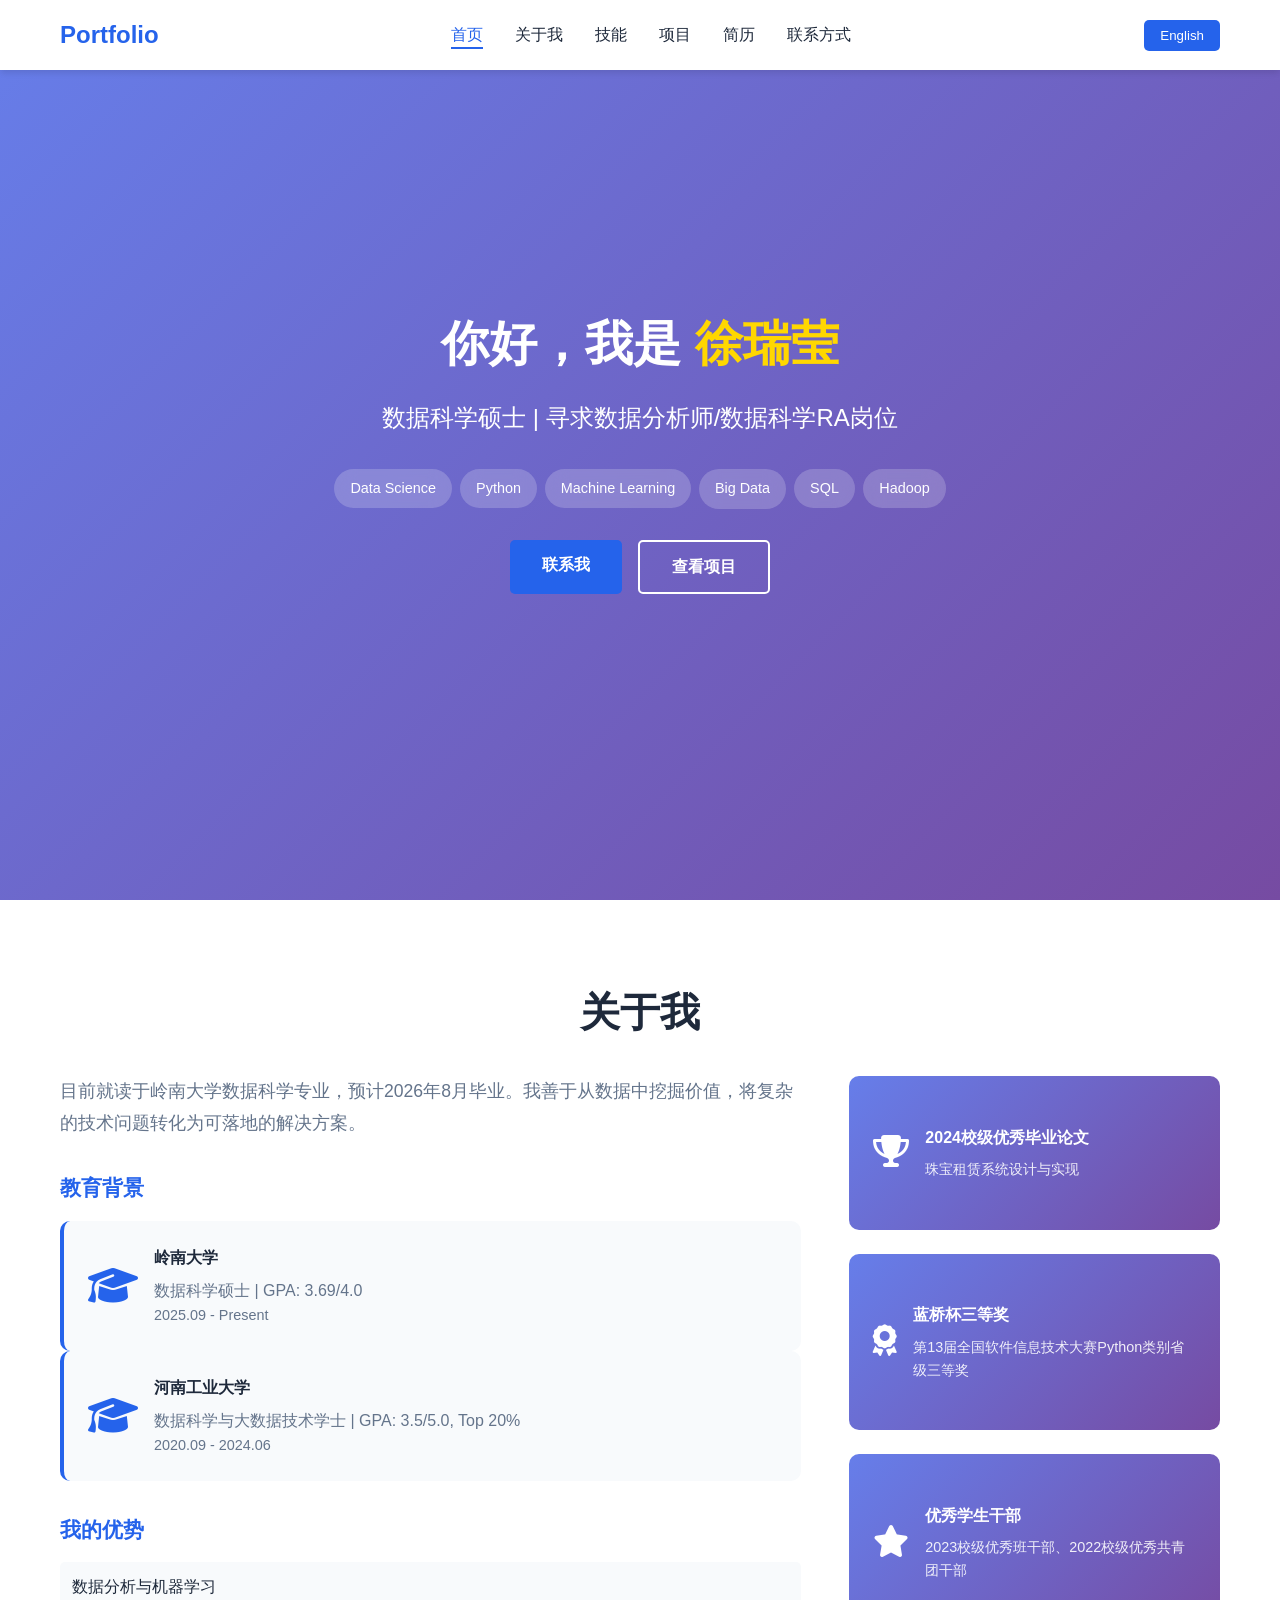
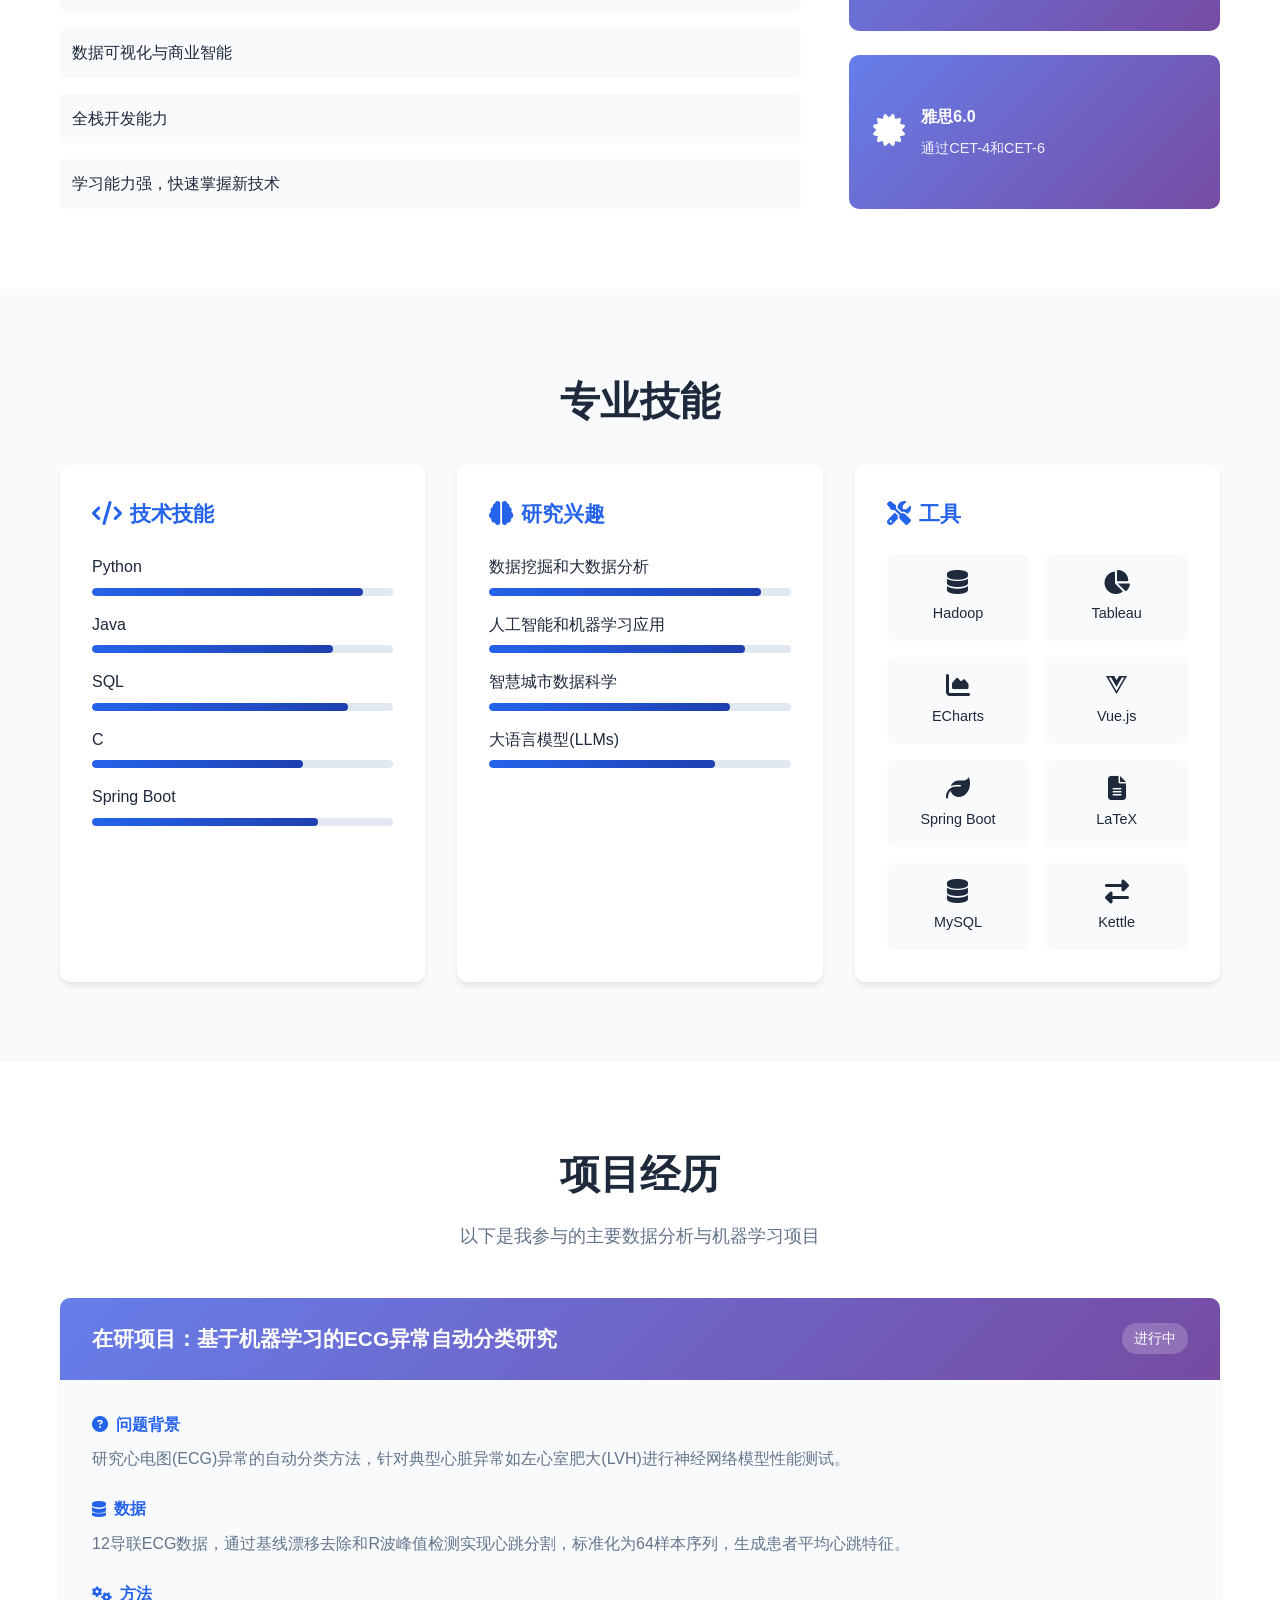
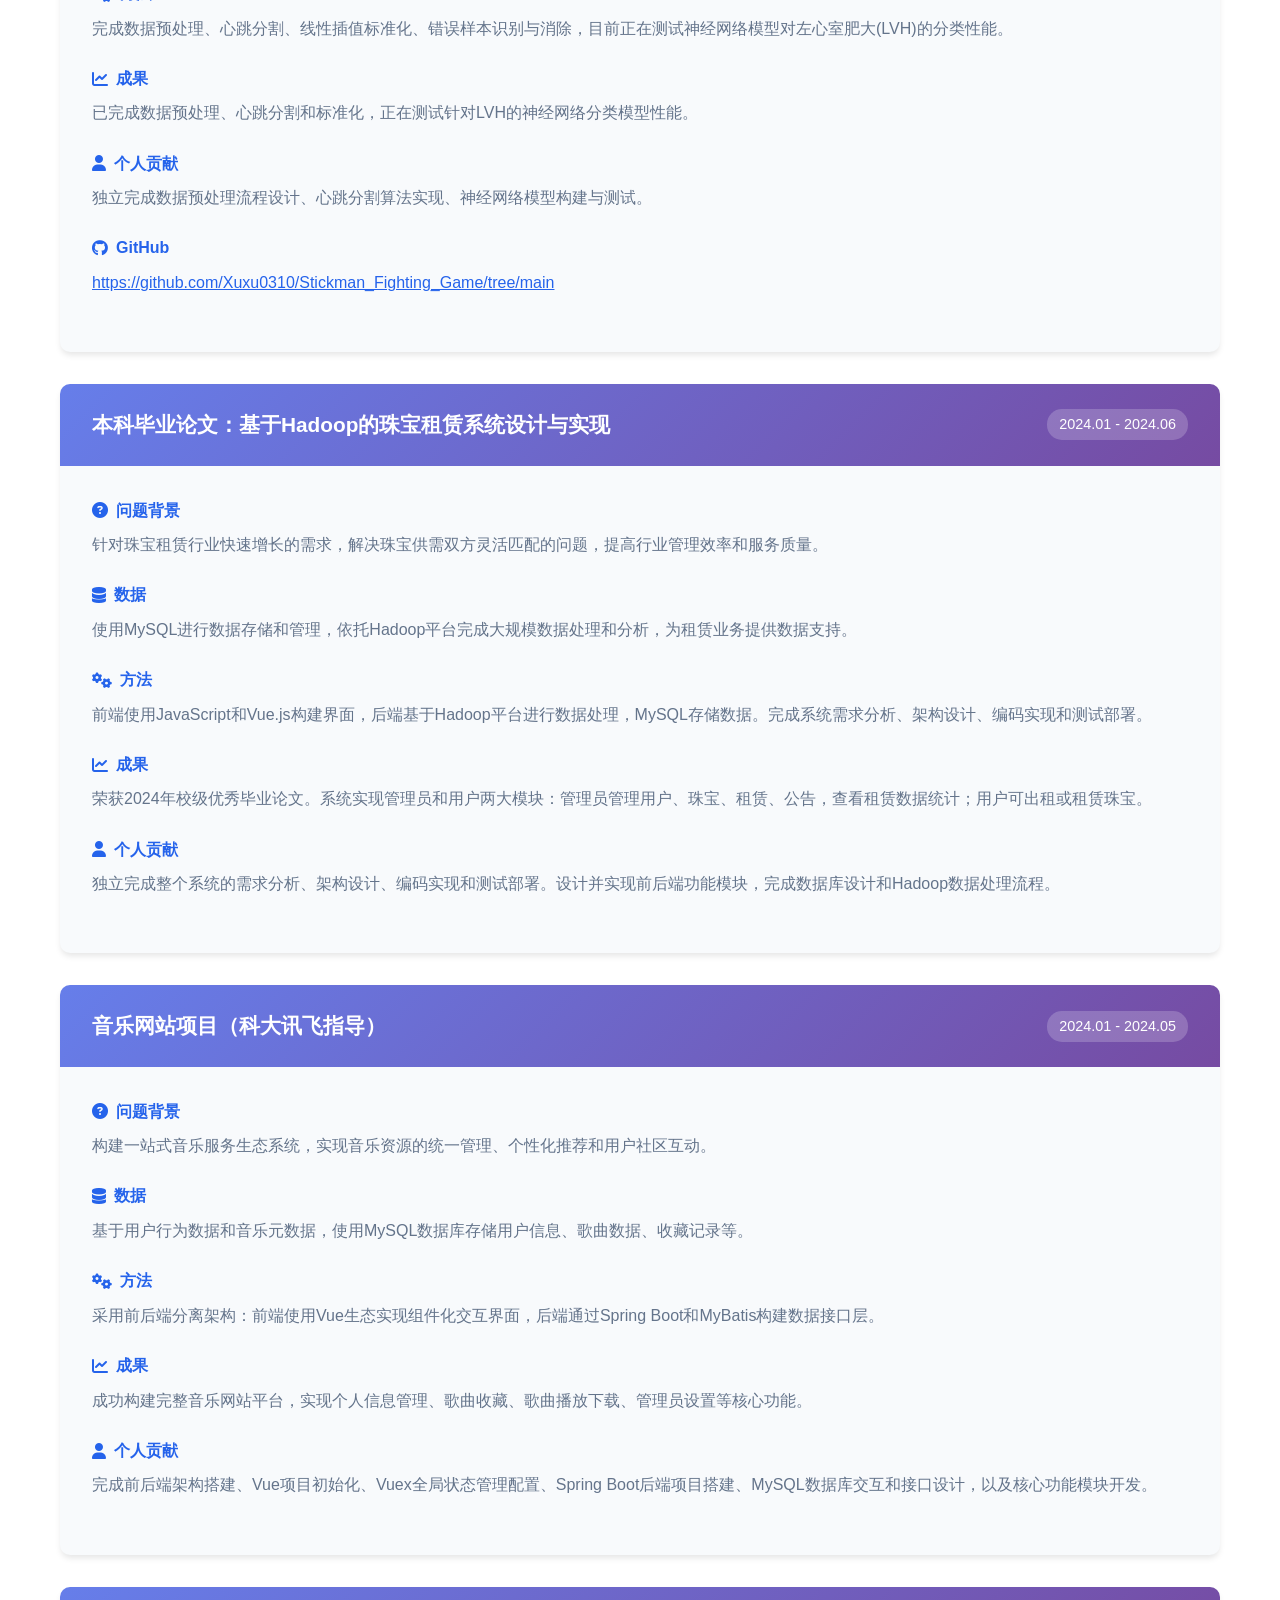
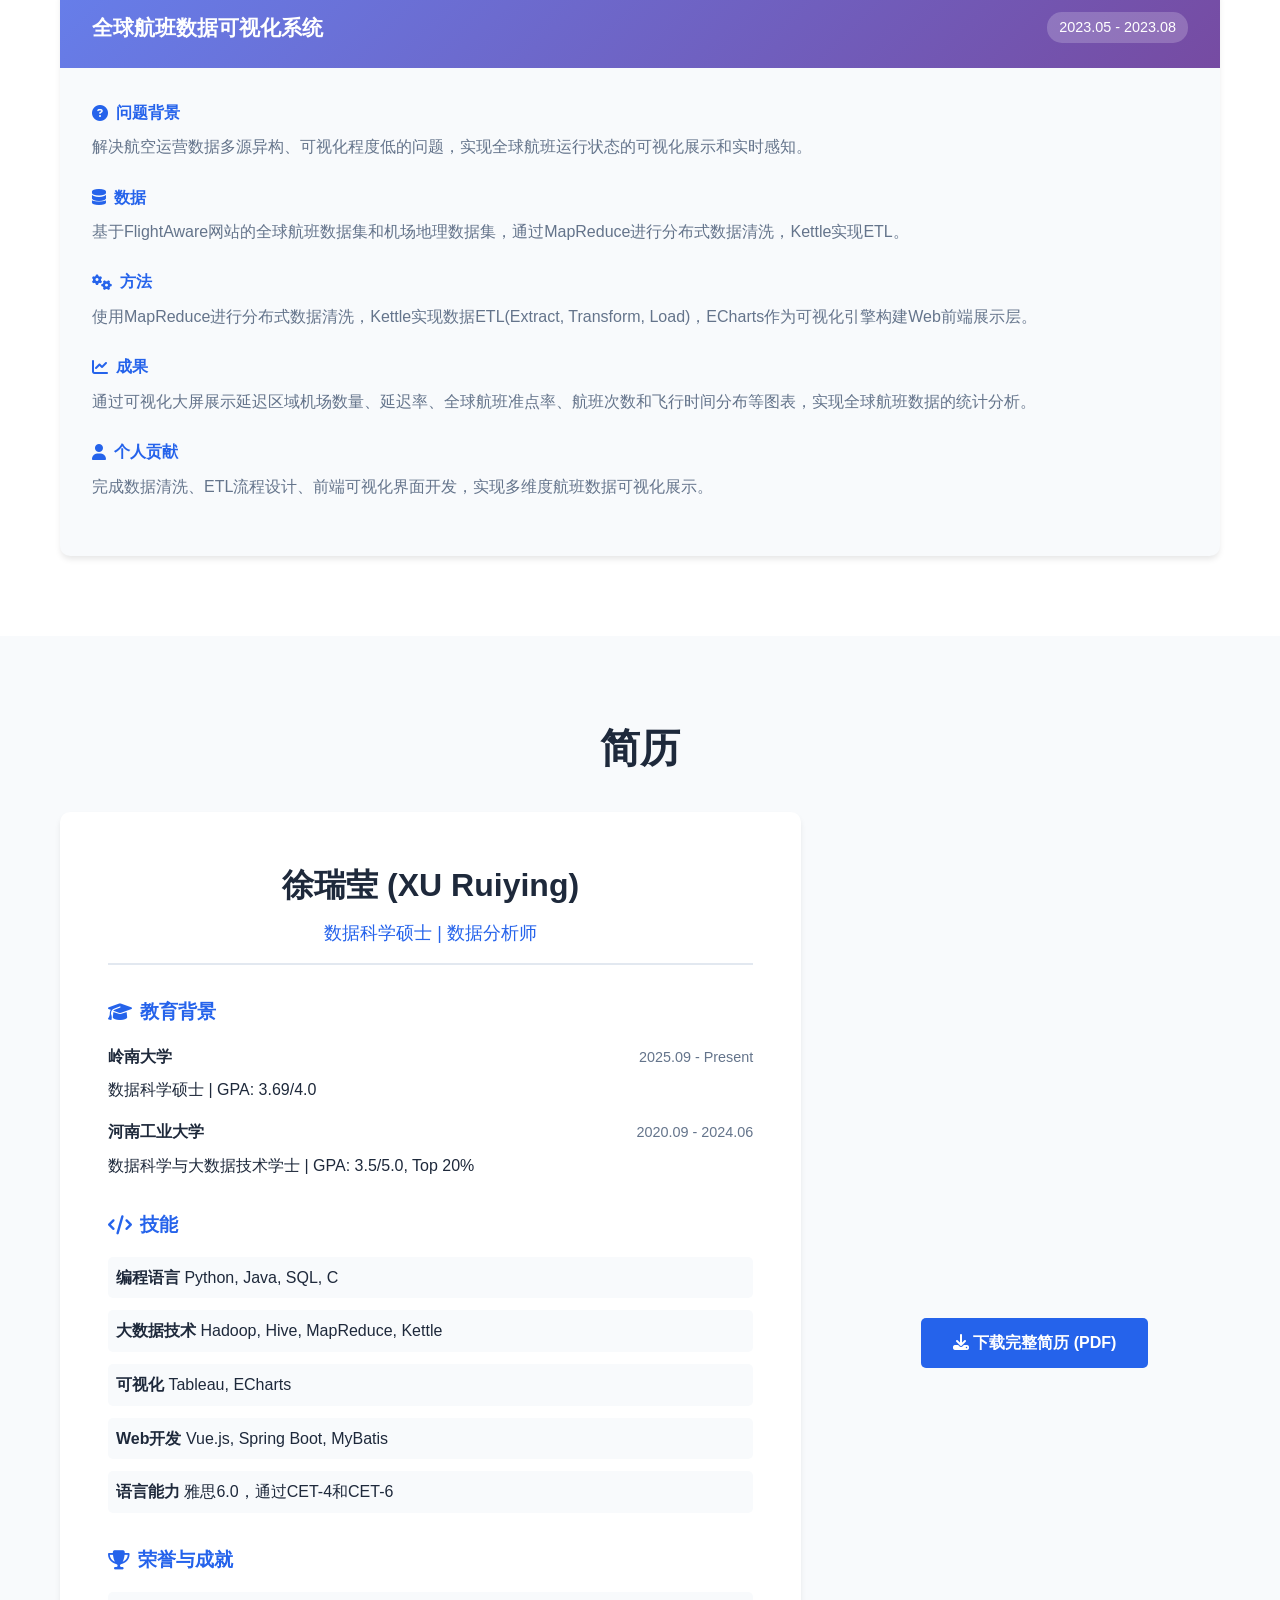
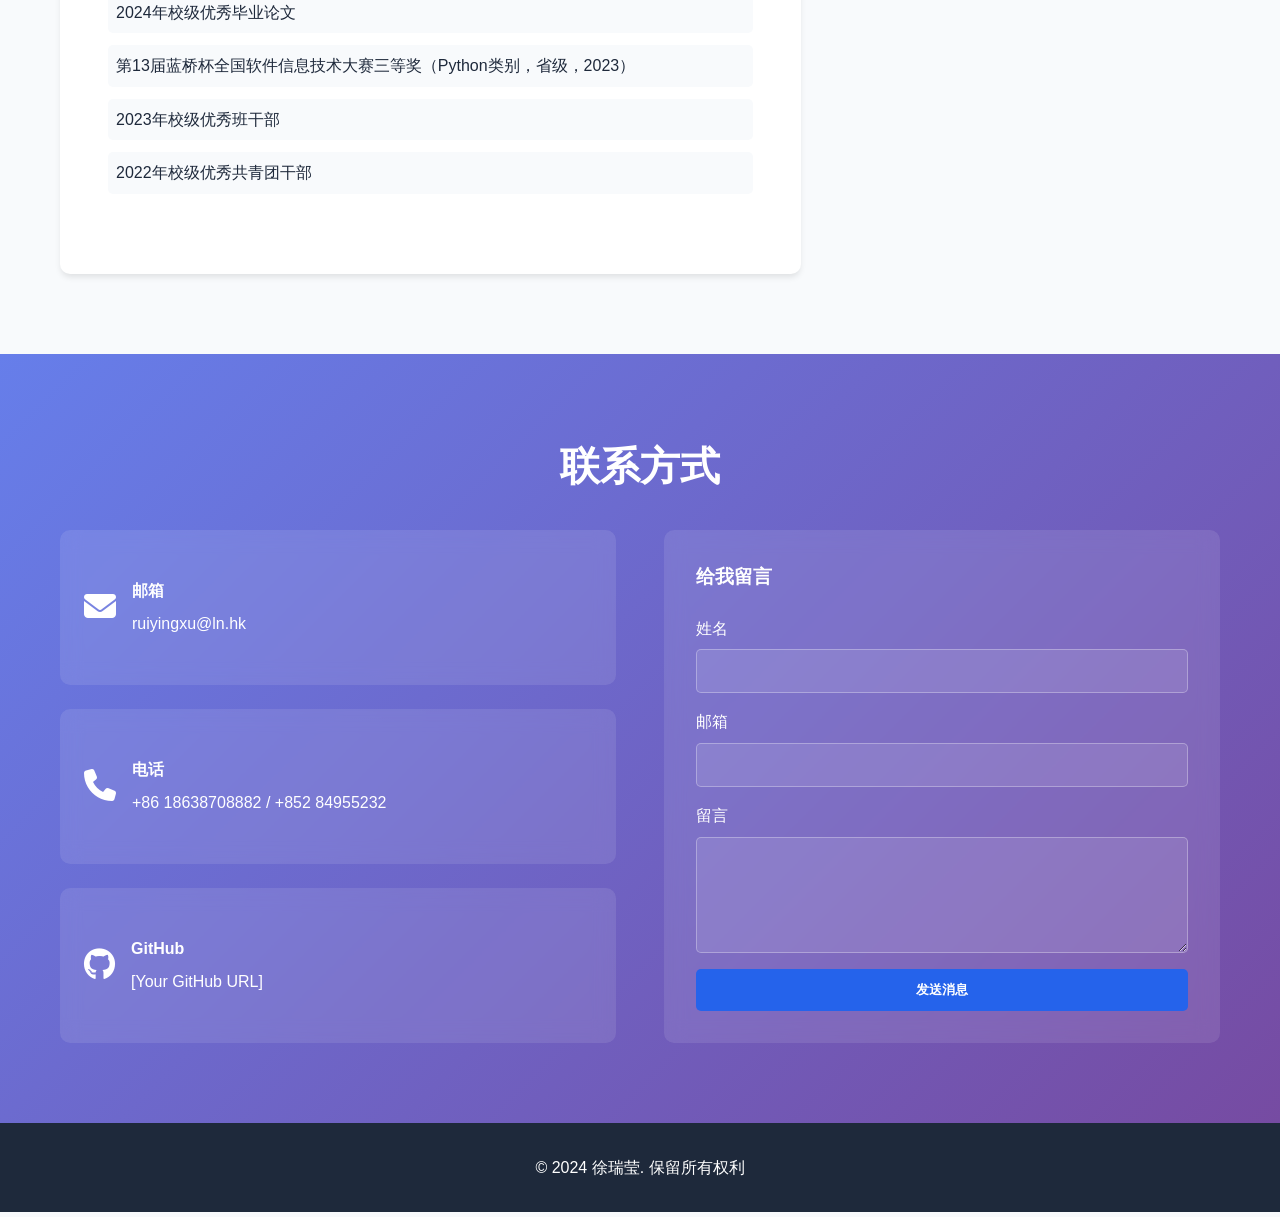
==== index.html @ d9038a71 "Initial commit: Personal portfolio website" ====
<!DOCTYPE html>
<html lang="zh-CN">
<head>
    <meta charset="UTF-8">
    <meta name="viewport" content="width=device-width, initial-scale=1.0">
    <title data-i18n="title.zh">个人求职网站 | Data Scientist Portfolio</title>
    <link rel="stylesheet" href="css/style.css">
    <link rel="stylesheet" href="https://cdnjs.cloudflare.com/ajax/libs/font-awesome/6.4.0/css/all.min.css">
</head>
<body>
    <!-- 导航栏 -->
    <nav class="navbar">
        <div class="nav-container">
            <div class="nav-logo">
                <a href="#home">Portfolio</a>
            </div>
            <ul class="nav-menu">
                <li><a href="#home" data-i18n="nav.home">首页</a></li>
                <li><a href="#about" data-i18n="nav.about">关于我</a></li>
                <li><a href="#skills" data-i18n="nav.skills">技能</a></li>
                <li><a href="#projects" data-i18n="nav.projects">项目</a></li>
                <li><a href="#resume" data-i18n="nav.resume">简历</a></li>
                <li><a href="#contact" data-i18n="nav.contact">联系方式</a></li>
            </ul>
            <div class="nav-actions">
                <button class="lang-switch" id="langSwitch">English</button>
                <div class="hamburger">
                    <span></span>
                    <span></span>
                    <span></span>
                </div>
            </div>
        </div>
    </nav>

    <!-- 第一部分：Home/Headline -->
    <section id="home" class="hero-section">
        <div class="container">
            <div class="hero-content">
                <h1 class="hero-title">
                    <span data-i18n="hero.greeting">你好，我是</span>
                    <span class="highlight" id="userName">徐瑞莹</span>
                </h1>
                <p class="hero-headline" data-i18n="hero.headline">
                    数据科学硕士 | 寻求数据分析师/数据科学RA岗位
                </p>
                <div class="hero-tags">
                    <span class="tag">Data Science</span>
                    <span class="tag">Python</span>
                    <span class="tag">Machine Learning</span>
                    <span class="tag">Big Data</span>
                    <span class="tag">SQL</span>
                    <span class="tag">Hadoop</span>
                </div>
                <div class="hero-cta">
                    <a href="#contact" class="btn btn-primary" data-i18n="hero.cta">联系我</a>
                    <a href="#projects" class="btn btn-secondary" data-i18n="hero.viewProjects">查看项目</a>
                </div>
            </div>
        </div>
    </section>

    <!-- 第二部分：About Me -->
    <section id="about" class="about-section">
        <div class="container">
            <h2 class="section-title" data-i18n="about.title">关于我</h2>
            <div class="about-content">
                <div class="about-text">
                    <p class="about-intro" data-i18n="about.intro">
                        目前就读于岭南大学数据科学专业，预计2026年8月毕业。我善于从数据中挖掘价值，将复杂的技术问题转化为可落地的解决方案。
                    </p>
                    <div class="about-details">
                        <div class="about-item">
                            <h3 data-i18n="about.education">教育背景</h3>
                            <div class="education-card">
                                <div class="edu-icon">
                                    <i class="fas fa-graduation-cap"></i>
                                </div>
                                <div class="edu-info">
                                    <h4 data-i18n="about.uniMaster">岭南大学</h4>
                                    <p data-i18n="about.master">数据科学硕士 | GPA: 3.69/4.0</p>
                                    <p class="edu-time">2025.09 - Present</p>
                                </div>
                            </div>
                            <div class="education-card">
                                <div class="edu-icon">
                                    <i class="fas fa-graduation-cap"></i>
                                </div>
                                <div class="edu-info">
                                    <h4 data-i18n="about.uniBachelor">河南工业大学</h4>
                                    <p data-i18n="about.bachelor">数据科学与大数据技术学士 | GPA: 3.5/5.0, Top 20%</p>
                                    <p class="edu-time">2020.09 - 2024.06</p>
                                </div>
                            </div>
                        </div>
                        <div class="about-item">
                            <h3 data-i18n="about.strengths">我的优势</h3>
                            <ul class="strengths-list">
                                <li data-i18n="about.strength1">
                                    <i class="fas fa-chart-line"></i>
                                    数据分析与机器学习
                                </li>
                                <li data-i18n="about.strength2">
                                    <i class="fas fa-chart-bar"></i>
                                    数据可视化与商业智能
                                </li>
                                <li data-i18n="about.strength3">
                                    <i class="fas fa-code"></i>
                                    全栈开发能力
                                </li>
                                <li data-i18n="about.strength4">
                                    <i class="fas fa-rocket"></i>
                                    学习能力强，快速掌握新技术
                                </li>
                            </ul>
                        </div>
                    </div>
                </div>
                <div class="about-achievements">
                    <div class="achievement-card">
                        <div class="achievement-icon">
                            <i class="fas fa-trophy"></i>
                        </div>
                        <div class="achievement-content">
                            <h4 data-i18n="about.achievement1">2024校级优秀毕业论文</h4>
                            <p data-i18n="about.thesis">珠宝租赁系统设计与实现</p>
                        </div>
                    </div>
                    <div class="achievement-card">
                        <div class="achievement-icon">
                            <i class="fas fa-award"></i>
                        </div>
                        <div class="achievement-content">
                            <h4 data-i18n="about.achievement2">蓝桥杯三等奖</h4>
                            <p data-i18n="about.achievement2Desc">第13届全国软件信息技术大赛Python类别省级三等奖</p>
                        </div>
                    </div>
                    <div class="achievement-card">
                        <div class="achievement-icon">
                            <i class="fas fa-star"></i>
                        </div>
                        <div class="achievement-content">
                            <h4 data-i18n="about.achievement3">优秀学生干部</h4>
                            <p data-i18n="about.achievement3Desc">2023校级优秀班干部、2022校级优秀共青团干部</p>
                        </div>
                    </div>
                    <div class="achievement-card">
                        <div class="achievement-icon">
                            <i class="fas fa-certificate"></i>
                        </div>
                        <div class="achievement-content">
                            <h4 data-i18n="about.ielts">雅思6.0</h4>
                            <p data-i18n="about.cet">通过CET-4和CET-6</p>
                        </div>
                    </div>
                </div>
            </div>
        </div>
    </section>

    <!-- 第三部分：Skills -->
    <section id="skills" class="skills-section">
        <div class="container">
            <h2 class="section-title" data-i18n="skills.title">专业技能</h2>
            <div class="skills-grid">
                <div class="skill-category">
                    <h3 class="skill-category-title">
                        <i class="fas fa-code"></i>
                        <span data-i18n="skills.technical">技术技能</span>
                    </h3>
                    <div class="skills-list">
                        <div class="skill-item">
                            <span class="skill-name" data-i18n="skills.python">Python</span>
                            <div class="skill-bar">
                                <div class="skill-progress" style="width: 90%"></div>
                            </div>
                        </div>
                        <div class="skill-item">
                            <span class="skill-name" data-i18n="skills.java">Java</span>
                            <div class="skill-bar">
                                <div class="skill-progress" style="width: 80%"></div>
                            </div>
                        </div>
                        <div class="skill-item">
                            <span class="skill-name" data-i18n="skills.sql">SQL</span>
                            <div class="skill-bar">
                                <div class="skill-progress" style="width: 85%"></div>
                            </div>
                        </div>
                        <div class="skill-item">
                            <span class="skill-name" data-i18n="skills.c">C</span>
                            <div class="skill-bar">
                                <div class="skill-progress" style="width: 70%"></div>
                            </div>
                        </div>
                        <div class="skill-item">
                            <span class="skill-name" data-i18n="skills.springBoot">Spring Boot</span>
                            <div class="skill-bar">
                                <div class="skill-progress" style="width: 75%"></div>
                            </div>
                        </div>
                    </div>
                </div>

                <div class="skill-category">
                    <h3 class="skill-category-title">
                        <i class="fas fa-brain"></i>
                        <span data-i18n="skills.research">研究兴趣</span>
                    </h3>
                    <div class="skills-list">
                        <div class="skill-item">
                            <span class="skill-name" data-i18n="skills.research1">数据挖掘和大数据分析</span>
                            <div class="skill-bar">
                                <div class="skill-progress" style="width: 90%"></div>
                            </div>
                        </div>
                        <div class="skill-item">
                            <span class="skill-name" data-i18n="skills.research2">人工智能和机器学习应用</span>
                            <div class="skill-bar">
                                <div class="skill-progress" style="width: 85%"></div>
                            </div>
                        </div>
                        <div class="skill-item">
                            <span class="skill-name" data-i18n="skills.research3">智慧城市数据科学</span>
                            <div class="skill-bar">
                                <div class="skill-progress" style="width: 80%"></div>
                            </div>
                        </div>
                        <div class="skill-item">
                            <span class="skill-name" data-i18n="skills.research4">大语言模型(LLMs)</span>
                            <div class="skill-bar">
                                <div class="skill-progress" style="width: 75%"></div>
                            </div>
                        </div>
                    </div>
                </div>

                <div class="skill-category">
                    <h3 class="skill-category-title">
                        <i class="fas fa-tools"></i>
                        <span data-i18n="skills.tools">工具</span>
                    </h3>
                    <div class="tools-grid">
                        <div class="tool-tag">
                            <i class="fas fa-database"></i>
                            <span data-i18n="tools.hadoop">Hadoop</span>
                        </div>
                        <div class="tool-tag">
                            <i class="fas fa-chart-pie"></i>
                            <span data-i18n="tools.tableau">Tableau</span>
                        </div>
                        <div class="tool-tag">
                            <i class="fas fa-chart-area"></i>
                            <span data-i18n="tools.echarts">ECharts</span>
                        </div>
                        <div class="tool-tag">
                            <i class="fab fa-vuejs"></i>
                            <span data-i18n="tools.vue">Vue.js</span>
                        </div>
                        <div class="tool-tag">
                            <i class="fas fa-leaf"></i>
                            <span data-i18n="tools.springBoot">Spring Boot</span>
                        </div>
                        <div class="tool-tag">
                            <i class="fas fa-file-alt"></i>
                            <span data-i18n="tools.latex">LaTeX</span>
                        </div>
                        <div class="tool-tag">
                            <i class="fas fa-database"></i>
                            <span data-i18n="tools.mysql">MySQL</span>
                        </div>
                        <div class="tool-tag">
                            <i class="fas fa-exchange-alt"></i>
                            <span data-i18n="tools.kettle">Kettle</span>
                        </div>
                    </div>
                </div>
            </div>
        </div>
    </section>

    <!-- 第四部分：Projects -->
    <section id="projects" class="projects-section">
        <div class="container">
            <h2 class="section-title" data-i18n="projects.title">项目经历</h2>
            <p class="section-subtitle" data-i18n="projects.subtitle">以下是我参与的主要数据分析与机器学习项目</p>

            <div class="projects-grid">

                <!-- 项目1：进行中研究项目 -->
                <div class="project-card">
                    <div class="project-header">
                        <h3 class="project-title" data-i18n="projects.proj4">在研项目：基于机器学习的ECG异常自动分类研究</h3>
                        <span class="project-time" data-i18n="projects.ongoing">进行中</span>
                    </div>
                    <div class="project-body">
                        <div class="project-item">
                            <h4><i class="fas fa-question-circle"></i> <span data-i18n="projects.problem">问题背景</span></h4>
                            <p data-i18n="projects.proj4Desc1">研究心电图(ECG)异常的自动分类方法，针对典型心脏异常如左心室肥大(LVH)进行神经网络模型性能测试。</p>
                        </div>
                        <div class="project-item">
                            <h4><i class="fas fa-database"></i> <span data-i18n="projects.data">数据</span></h4>
                            <p data-i18n="projects.proj4Desc2">12导联ECG数据，通过基线漂移去除和R波峰值检测实现心跳分割，标准化为64样本序列，生成患者平均心跳特征。</p>
                        </div>
                        <div class="project-item">
                            <h4><i class="fas fa-cogs"></i> <span data-i18n="projects.approach">方法</span></h4>
                            <p data-i18n="projects.proj4Desc3">完成数据预处理、心跳分割、线性插值标准化、错误样本识别与消除，目前正在测试神经网络模型对左心室肥大(LVH)的分类性能。</p>
                        </div>
                        <div class="project-item">
                            <h4><i class="fas fa-chart-line"></i> <span data-i18n="projects.outcome">当前进展</span></h4>
                            <p data-i18n="projects.proj4Desc4">已完成数据预处理、心跳分割和标准化，正在测试针对LVH的神经网络分类模型性能。</p>
                        </div>
                        <div class="project-item">
                            <h4><i class="fas fa-user"></i> <span data-i18n="projects.contribution">个人贡献</span></h4>
                            <p data-i18n="projects.proj4Desc5">独立完成数据预处理流程设计、心跳分割算法实现、神经网络模型构建与测试。</p>
                        </div>
                        <div class="project-item">
                            <h4><i class="fab fa-github"></i> GitHub</h4>
                            <p><a href="https://github.com/Xuxu0310/Stickman_Fighting_Game/tree/main" target="_blank" style="color:#2563eb; font-weight:500;">https://github.com/Xuxu0310/Stickman_Fighting_Game/tree/main</a></p>
                        </div>
                    </div>
                </div>

                <!-- 项目1：毕业论文 -->
                <div class="project-card">
                    <div class="project-header">
                        <h3 class="project-title" data-i18n="projects.proj1">本科毕业论文：基于Hadoop的珠宝租赁系统设计与实现</h3>
                        <span class="project-time">2024.01 - 2024.06</span>
                    </div>
                    <div class="project-body">
                        <div class="project-item">
                            <h4><i class="fas fa-question-circle"></i> <span data-i18n="projects.problem">问题背景</span></h4>
                            <p data-i18n="projects.proj1Desc1">针对珠宝租赁行业快速增长的需求，解决珠宝供需双方灵活匹配的问题，提高行业管理效率和服务质量。</p>
                        </div>
                        <div class="project-item">
                            <h4><i class="fas fa-database"></i> <span data-i18n="projects.data">数据</span></h4>
                            <p data-i18n="projects.proj1Desc2">使用MySQL进行数据存储和管理，依托Hadoop平台完成大规模数据处理和分析，为租赁业务提供数据支持。</p>
                        </div>
                        <div class="project-item">
                            <h4><i class="fas fa-cogs"></i> <span data-i18n="projects.approach">方法</span></h4>
                            <p data-i18n="projects.proj1Desc3">前端使用JavaScript和Vue.js构建界面，后端基于Hadoop平台进行数据处理，MySQL存储数据。完成系统需求分析、架构设计、编码实现和测试部署。</p>
                        </div>
                        <div class="project-item">
                            <h4><i class="fas fa-chart-line"></i> <span data-i18n="projects.outcome">成果</span></h4>
                            <p data-i18n="projects.proj1Desc4">荣获2024年校级优秀毕业论文。系统实现管理员和用户两大模块：管理员管理用户、珠宝、租赁、公告，查看租赁数据统计；用户可出租或租赁珠宝。</p>
                        </div>
                        <div class="project-item">
                            <h4><i class="fas fa-user"></i> <span data-i18n="projects.contribution">个人贡献</span></h4>
                            <p data-i18n="projects.proj1Desc5">独立完成整个系统的需求分析、架构设计、编码实现和测试部署。设计并实现前后端功能模块，完成数据库设计和Hadoop数据处理流程。</p>
                        </div>

                    </div>
                </div>

                <!-- 项目2：音乐网站 -->
                <div class="project-card">
                    <div class="project-header">
                        <h3 class="project-title" data-i18n="projects.proj2">音乐网站项目（科大讯飞指导）</h3>
                        <span class="project-time">2024.01 - 2024.05</span>
                    </div>
                    <div class="project-body">
                        <div class="project-item">
                            <h4><i class="fas fa-question-circle"></i> <span data-i18n="projects.problem">问题背景</span></h4>
                            <p data-i18n="projects.proj2Desc1">构建一站式音乐服务生态系统，实现音乐资源的统一管理、个性化推荐和用户社区互动。</p>
                        </div>
                        <div class="project-item">
                            <h4><i class="fas fa-database"></i> <span data-i18n="projects.data">数据</span></h4>
                            <p data-i18n="projects.proj2Desc2">基于用户行为数据和音乐元数据，使用MySQL数据库存储用户信息、歌曲数据、收藏记录等。</p>
                        </div>
                        <div class="project-item">
                            <h4><i class="fas fa-cogs"></i> <span data-i18n="projects.approach">方法</span></h4>
                            <p data-i18n="projects.proj2Desc3">采用前后端分离架构：前端使用Vue生态实现组件化交互界面，后端通过Spring Boot和MyBatis构建数据接口层。</p>
                        </div>
                        <div class="project-item">
                            <h4><i class="fas fa-chart-line"></i> <span data-i18n="projects.outcome">成果</span></h4>
                            <p data-i18n="projects.proj2Desc4">成功构建完整音乐网站平台，实现个人信息管理、歌曲收藏、歌曲播放下载、管理员设置等核心功能。</p>
                        </div>
                        <div class="project-item">
                            <h4><i class="fas fa-user"></i> <span data-i18n="projects.contribution">个人贡献</span></h4>
                            <p data-i18n="projects.proj2Desc5">完成前后端架构搭建、Vue项目初始化、Vuex全局状态管理配置、Spring Boot后端项目搭建、MySQL数据库交互和接口设计，以及核心功能模块开发。</p>
                        </div>
                    </div>
                </div>

                <!-- 项目3：全球航班数据可视化 -->
                <div class="project-card">
                    <div class="project-header">
                        <h3 class="project-title" data-i18n="projects.proj3">全球航班数据可视化系统</h3>
                        <span class="project-time">2023.05 - 2023.08</span>
                    </div>
                    <div class="project-body">
                        <div class="project-item">
                            <h4><i class="fas fa-question-circle"></i> <span data-i18n="projects.problem">问题背景</span></h4>
                            <p data-i18n="projects.proj3Desc1">解决航空运营数据多源异构、可视化程度低的问题，实现全球航班运行状态的可视化展示和实时感知。</p>
                        </div>
                        <div class="project-item">
                            <h4><i class="fas fa-database"></i> <span data-i18n="projects.data">数据</span></h4>
                            <p data-i18n="projects.proj3Desc2">基于FlightAware网站的全球航班数据集和机场地理数据集，通过MapReduce进行分布式数据清洗，Kettle实现ETL。</p>
                        </div>
                        <div class="project-item">
                            <h4><i class="fas fa-cogs"></i> <span data-i18n="projects.approach">方法</span></h4>
                            <p data-i18n="projects.proj3Desc3">使用MapReduce进行分布式数据清洗，Kettle实现数据ETL(Extract, Transform, Load)，ECharts作为可视化引擎构建Web前端展示层。</p>
                        </div>
                        <div class="project-item">
                            <h4><i class="fas fa-chart-line"></i> <span data-i18n="projects.outcome">成果</span></h4>
                            <p data-i18n="projects.proj3Desc4">通过可视化大屏展示延迟区域机场数量、延迟率、全球航班准点率、航班次数和飞行时间分布等图表，实现全球航班数据的统计分析。</p>
                        </div>
                        <div class="project-item">
                            <h4><i class="fas fa-user"></i> <span data-i18n="projects.contribution">个人贡献</span></h4>
                            <p data-i18n="projects.proj3Desc5">完成数据清洗、ETL流程设计、前端可视化界面开发，实现多维度航班数据可视化展示。</p>
                        </div>
                    </div>
                </div>

                
            </div>
        </div>
    </section>

    <!-- 第五部分：Resume -->
    <section id="resume" class="resume-section">
        <div class="container">
            <h2 class="section-title" data-i18n="resume.title">简历</h2>
            <div class="resume-content">
                <div class="resume-preview">
                    <div class="resume-header">
                        <h3 id="resumeName">徐瑞莹 (XU Ruiying)</h3>
                        <p class="resume-title" data-i18n="resume.titleText">数据科学硕士 | 数据分析师</p>
                    </div>

                    <div class="resume-section-item">
                        <h4><i class="fas fa-graduation-cap"></i> <span data-i18n="resume.education">教育背景</span></h4>
                        <div class="resume-item">
                            <div class="resume-item-header">
                                <strong data-i18n="about.uniMaster">岭南大学</strong>
                                <span>2025.09 - Present</span>
                            </div>
                            <p data-i18n="about.master">数据科学硕士 | GPA: 3.69/4.0</p>
                        </div>
                        <div class="resume-item">
                            <div class="resume-item-header">
                                <strong data-i18n="about.uniBachelor">河南工业大学</strong>
                                <span>2020.09 - 2024.06</span>
                            </div>
                            <p data-i18n="about.bachelor">数据科学与大数据技术学士 | GPA: 3.5/5.0, Top 20%</p>
                        </div>
                    </div>

                    <div class="resume-section-item">
                        <h4><i class="fas fa-code"></i> <span data-i18n="resume.skills">技能</span></h4>
                        <ul class="resume-skills-list">
                            <li><strong data-i18n="resume.programming">编程语言:</strong> Python, Java, SQL, C</li>
                            <li><strong data-i18n="resume.bigData">大数据技术:</strong> Hadoop, Hive, MapReduce, Kettle</li>
                            <li><strong data-i18n="resume.visualization">可视化:</strong> Tableau, ECharts</li>
                            <li><strong data-i18n="resume.webDev">Web开发:</strong> Vue.js, Spring Boot, MyBatis</li>
                            <li><strong data-i18n="resume.languages">语言能力:</strong> <span data-i18n="resume.ielts">雅思6.0</span>，<span data-i18n="resume.cetPass">通过CET-4和CET-6</span></li>
                        </ul>
                    </div>

                    <div class="resume-section-item">
                        <h4><i class="fas fa-trophy"></i> <span data-i18n="resume.achievements">荣誉与成就</span></h4>
                        <ul class="resume-achievements-list">
                            <li data-i18n="resume.award1">2024年校级优秀毕业论文</li>
                            <li data-i18n="resume.award2">第13届蓝桥杯全国软件信息技术大赛三等奖（Python类别，省级，2023）</li>
                            <li data-i18n="resume.award3">2023年校级优秀班干部</li>
                            <li data-i18n="resume.award4">2022年校级优秀共青团干部</li>
                        </ul>
                    </div>
                </div>

                <div class="resume-download">
                    <a href="#" class="btn btn-primary" download>
                        <i class="fas fa-download"></i>
                        <span data-i18n="resume.download">下载完整简历 (PDF)</span>
                    </a>
                </div>
            </div>
        </div>
    </section>

    <!-- 第六部分：Contact -->
    <section id="contact" class="contact-section">
        <div class="container">
            <h2 class="section-title" data-i18n="contact.title">联系方式</h2>
            <div class="contact-content">
                <div class="contact-info">
                    <div class="contact-item">
                        <div class="contact-icon">
                            <i class="fas fa-envelope"></i>
                        </div>
                        <div class="contact-details">
                            <h4 data-i18n="contact.email">邮箱</h4>
                            <p><a href="mailto:ruiyingxu@ln.hk">ruiyingxu@ln.hk</a></p>
                        </div>
                    </div>
                    <div class="contact-item">
                        <div class="contact-icon">
                            <i class="fas fa-phone"></i>
                        </div>
                        <div class="contact-details">
                            <h4 data-i18n="contact.phone">电话</h4>
                            <p>+86 18638708882 / +852 84955232</p>
                        </div>
                    </div>
                    <div class="contact-item">
                        <div class="contact-icon">
                            <i class="fab fa-github"></i>
                        </div>
                        <div class="contact-details">
                            <h4 data-i18n="contact.github">GitHub</h4>
                            <p><a href="#" data-i18n="contact.githubUrl">[Your GitHub URL]</a></p>
                        </div>
                    </div>
                </div>

                <div class="contact-message">
                    <h3 data-i18n="contact.message">给我留言</h3>
                    <form id="contactForm" class="contact-form">
                        <div class="form-group">
                            <label for="name" data-i18n="contact.form.name">姓名</label>
                            <input type="text" id="name" name="name" required>
                        </div>
                        <div class="form-group">
                            <label for="email" data-i18n="contact.form.email">邮箱</label>
                            <input type="email" id="email" name="email" required>
                        </div>
                        <div class="form-group">
                            <label for="message" data-i18n="contact.form.message">留言</label>
                            <textarea id="message" name="message" rows="5" required></textarea>
                        </div>
                        <button type="submit" class="btn btn-primary" data-i18n="contact.form.submit">发送消息</button>
                    </form>
                </div>
            </div>
        </div>
    </section>

    <!-- 页脚 -->
    <footer class="footer">
        <div class="container">
            <p>&copy; 2024 <span data-i18n="footer.name">徐瑞莹</span>. <span data-i18n="footer.rights">保留所有权利</span></p>
        </div>
    </footer>

    <!-- 错误处理脚本 -->
    <script>
        // 确保JavaScript错误能显示
        window.onerror = function(msg, url, lineNo, columnNo, error) {
            console.error('Error: ', msg, '\nURL: ', url, '\nLine: ', lineNo, '\nColumn: ', columnNo, '\nError object: ', error);
            alert('JavaScript错误: ' + msg);
            return false;
        };
    </script>

    <script src="js/i18n.js"></script>
    <script src="js/main.js"></script>
</body>
</html>
---- css/style.css ----
/* 全局样式 */
* {
    margin: 0;
    padding: 0;
    box-sizing: border-box;
}

:root {
    --primary-color: #2563eb;
    --primary-dark: #1e40af;
    --secondary-color: #64748b;
    --background-color: #f8fafc;
    --white: #ffffff;
    --text-primary: #1e293b;
    --text-secondary: #64748b;
    --border-color: #e2e8f0;
    --shadow: 0 4px 6px -1px rgba(0, 0, 0, 0.1);
    --shadow-lg: 0 10px 15px -3px rgba(0, 0, 0, 0.1);
}

html {
    scroll-behavior: smooth;
}

body {
    font-family: 'Microsoft YaHei', 'Segoe UI', Tahoma, Geneva, Verdana, sans-serif;
    line-height: 1.6;
    color: var(--text-primary);
    background-color: var(--background-color);
}

.container {
    max-width: 1200px;
    margin: 0 auto;
    padding: 0 20px;
}

/* 导航栏 */
.navbar {
    position: fixed;
    top: 0;
    left: 0;
    right: 0;
    background: var(--white);
    box-shadow: var(--shadow);
    z-index: 1000;
    padding: 1rem 0;
}

.nav-container {
    max-width: 1200px;
    margin: 0 auto;
    padding: 0 20px;
    display: flex;
    justify-content: space-between;
    align-items: center;
}

.nav-logo a {
    font-size: 1.5rem;
    font-weight: 700;
    color: var(--primary-color);
    text-decoration: none;
}

.nav-menu {
    display: flex;
    list-style: none;
    gap: 2rem;
}

.nav-menu a {
    text-decoration: none;
    color: var(--text-primary);
    font-weight: 500;
    transition: color 0.3s;
}

.nav-menu a:hover {
    color: var(--primary-color);
}

.nav-actions {
    display: flex;
    align-items: center;
    gap: 1rem;
}

.lang-switch {
    background: var(--primary-color);
    color: var(--white);
    border: none;
    padding: 0.5rem 1rem;
    border-radius: 5px;
    cursor: pointer;
    font-weight: 500;
    transition: background 0.3s;
}

.lang-switch:hover {
    background: var(--primary-dark);
}

.hamburger {
    display: none;
    flex-direction: column;
    gap: 4px;
    cursor: pointer;
}

.hamburger span {
    width: 25px;
    height: 3px;
    background: var(--text-primary);
    transition: all 0.3s;
}

/* Hero Section */
.hero-section {
    min-height: 100vh;
    display: flex;
    align-items: center;
    justify-content: center;
    background: linear-gradient(135deg, #667eea 0%, #764ba2 100%);
    color: var(--white);
    padding-top: 80px;
}

.hero-content {
    text-align: center;
}

.hero-title {
    font-size: 3rem;
    margin-bottom: 1rem;
    animation: fadeInUp 1s;
}

.hero-title .highlight {
    color: #ffd700;
}

.hero-headline {
    font-size: 1.5rem;
    margin-bottom: 2rem;
    animation: fadeInUp 1s 0.2s backwards;
}

.hero-tags {
    display: flex;
    flex-wrap: wrap;
    justify-content: center;
    gap: 0.5rem;
    margin-bottom: 2rem;
    animation: fadeInUp 1s 0.4s backwards;
}

.tag {
    background: rgba(255, 255, 255, 0.2);
    padding: 0.5rem 1rem;
    border-radius: 20px;
    font-size: 0.9rem;
    backdrop-filter: blur(10px);
}

.hero-cta {
    display: flex;
    gap: 1rem;
    justify-content: center;
    animation: fadeInUp 1s 0.6s backwards;
}

.btn {
    padding: 0.75rem 2rem;
    border-radius: 5px;
    text-decoration: none;
    font-weight: 600;
    transition: all 0.3s;
    cursor: pointer;
    border: none;
    display: inline-block;
}

.btn-primary {
    background: var(--primary-color);
    color: var(--white);
}

.btn-primary:hover {
    background: var(--primary-dark);
    transform: translateY(-2px);
    box-shadow: var(--shadow-lg);
}

.btn-secondary {
    background: transparent;
    color: var(--white);
    border: 2px solid var(--white);
}

.btn-secondary:hover {
    background: var(--white);
    color: var(--primary-color);
}

/* Section样式 */
section {
    padding: 5rem 0;
}

.section-title {
    font-size: 2.5rem;
    text-align: center;
    margin-bottom: 1rem;
    color: var(--text-primary);
}

.section-subtitle {
    text-align: center;
    color: var(--text-secondary);
    margin-bottom: 3rem;
    font-size: 1.1rem;
}

/* About Section */
.about-section {
    background: var(--white);
}

.about-content {
    display: grid;
    grid-template-columns: 2fr 1fr;
    gap: 3rem;
    margin-top: 2rem;
}

.about-intro {
    font-size: 1.1rem;
    color: var(--text-secondary);
    margin-bottom: 2rem;
    line-height: 1.8;
}

.about-details {
    display: grid;
    gap: 2rem;
}

.about-item h3 {
    color: var(--primary-color);
    margin-bottom: 1rem;
    font-size: 1.3rem;
}

.education-card {
    display: flex;
    align-items: center;
    gap: 1rem;
    background: var(--background-color);
    padding: 1.5rem;
    border-radius: 10px;
    border-left: 4px solid var(--primary-color);
}

.edu-icon {
    font-size: 2.5rem;
    color: var(--primary-color);
}

.edu-info h4 {
    color: var(--text-primary);
    margin-bottom: 0.5rem;
}

.edu-info p {
    color: var(--text-secondary);
}

.edu-time {
    font-size: 0.9rem;
    color: var(--secondary-color);
}

.strengths-list {
    list-style: none;
    display: grid;
    gap: 1rem;
}

.strengths-list li {
    display: flex;
    align-items: center;
    gap: 0.5rem;
    padding: 0.75rem;
    background: var(--background-color);
    border-radius: 5px;
    transition: transform 0.3s;
}

.strengths-list li:hover {
    transform: translateX(10px);
}

.strengths-list li i {
    color: var(--primary-color);
}

.about-achievements {
    display: grid;
    gap: 1.5rem;
}

.achievement-card {
    background: linear-gradient(135deg, #667eea 0%, #764ba2 100%);
    color: var(--white);
    padding: 1.5rem;
    border-radius: 10px;
    display: flex;
    align-items: center;
    gap: 1rem;
    transition: transform 0.3s;
}

.achievement-card:hover {
    transform: translateY(-5px);
}

.achievement-icon {
    font-size: 2rem;
}

.achievement-content h4 {
    margin-bottom: 0.5rem;
}

.achievement-content p {
    font-size: 0.9rem;
    opacity: 0.9;
}

/* Skills Section */
.skills-section {
    background: var(--background-color);
}

.skills-grid {
    display: grid;
    grid-template-columns: repeat(auto-fit, minmax(300px, 1fr));
    gap: 2rem;
    margin-top: 2rem;
}

.skill-category {
    background: var(--white);
    padding: 2rem;
    border-radius: 10px;
    box-shadow: var(--shadow);
    transition: transform 0.3s;
}

.skill-category:hover {
    transform: translateY(-5px);
}

.skill-category-title {
    display: flex;
    align-items: center;
    gap: 0.5rem;
    color: var(--primary-color);
    margin-bottom: 1.5rem;
    font-size: 1.3rem;
}

.skill-category-title i {
    font-size: 1.5rem;
}

.skills-list {
    display: grid;
    gap: 1rem;
}

.skill-item {
    display: grid;
    gap: 0.5rem;
}

.skill-name {
    font-weight: 500;
    color: var(--text-primary);
}

.skill-bar {
    height: 8px;
    background: var(--border-color);
    border-radius: 10px;
    overflow: hidden;
}

.skill-progress {
    height: 100%;
    background: linear-gradient(90deg, var(--primary-color), var(--primary-dark));
    border-radius: 10px;
    transition: width 1s ease;
}

.tools-grid {
    display: grid;
    grid-template-columns: repeat(auto-fit, minmax(100px, 1fr));
    gap: 1rem;
}

.tool-tag {
    display: flex;
    flex-direction: column;
    align-items: center;
    gap: 0.5rem;
    padding: 1rem;
    background: var(--background-color);
    border-radius: 8px;
    transition: all 0.3s;
}

.tool-tag:hover {
    background: var(--primary-color);
    color: var(--white);
    transform: translateY(-3px);
}

.tool-tag i {
    font-size: 1.5rem;
}

.tool-tag span {
    font-size: 0.9rem;
    font-weight: 500;
}

/* Projects Section */
.projects-section {
    background: var(--white);
}

.projects-grid {
    display: grid;
    gap: 2rem;
    margin-top: 2rem;
}

.project-card {
    background: var(--background-color);
    border-radius: 10px;
    overflow: hidden;
    box-shadow: var(--shadow);
    transition: all 0.3s;
}

.project-card:hover {
    transform: translateY(-5px);
    box-shadow: var(--shadow-lg);
}

.project-header {
    background: linear-gradient(135deg, #667eea 0%, #764ba2 100%);
    color: var(--white);
    padding: 1.5rem 2rem;
    display: flex;
    justify-content: space-between;
    align-items: center;
}

.project-title {
    font-size: 1.3rem;
}

.project-time {
    background: rgba(255, 255, 255, 0.2);
    padding: 0.25rem 0.75rem;
    border-radius: 15px;
    font-size: 0.9rem;
}

.project-body {
    padding: 2rem;
}

.project-item {
    margin-bottom: 1.5rem;
}

.project-item h4 {
    color: var(--primary-color);
    margin-bottom: 0.5rem;
    display: flex;
    align-items: center;
    gap: 0.5rem;
}

.project-item p {
    color: var(--text-secondary);
    line-height: 1.7;
}

.project-links {
    display: flex;
    gap: 1rem;
    margin-top: 1.5rem;
}

.project-link {
    display: inline-flex;
    align-items: center;
    gap: 0.5rem;
    padding: 0.5rem 1rem;
    background: var(--primary-color);
    color: var(--white);
    text-decoration: none;
    border-radius: 5px;
    transition: background 0.3s;
}

.project-link:hover {
    background: var(--primary-dark);
}

/* Resume Section */
.resume-section {
    background: var(--background-color);
}

.resume-content {
    display: grid;
    grid-template-columns: 2fr 1fr;
    gap: 3rem;
    margin-top: 2rem;
}

.resume-preview {
    background: var(--white);
    padding: 3rem;
    border-radius: 10px;
    box-shadow: var(--shadow);
}

.resume-header {
    text-align: center;
    margin-bottom: 2rem;
    padding-bottom: 1rem;
    border-bottom: 2px solid var(--border-color);
}

.resume-header h3 {
    font-size: 2rem;
    color: var(--text-primary);
    margin-bottom: 0.5rem;
}

.resume-title {
    color: var(--primary-color);
    font-size: 1.1rem;
}

.resume-section-item {
    margin-bottom: 2rem;
}

.resume-section-item h4 {
    color: var(--primary-color);
    margin-bottom: 1rem;
    display: flex;
    align-items: center;
    gap: 0.5rem;
    font-size: 1.2rem;
}

.resume-item {
    margin-bottom: 1rem;
}

.resume-item-header {
    display: flex;
    justify-content: space-between;
    align-items: baseline;
    margin-bottom: 0.5rem;
}

.resume-item-header span {
    color: var(--text-secondary);
    font-size: 0.9rem;
}

.resume-skills-list,
.resume-achievements-list {
    list-style: none;
    display: grid;
    gap: 0.75rem;
}

.resume-skills-list li,
.resume-achievements-list li {
    padding: 0.5rem;
    background: var(--background-color);
    border-radius: 5px;
}

.resume-download {
    display: flex;
    flex-direction: column;
    justify-content: center;
    align-items: center;
}

/* Contact Section */
.contact-section {
    background: linear-gradient(135deg, #667eea 0%, #764ba2 100%);
    color: var(--white);
}

.contact-section .section-title {
    color: var(--white);
}

.contact-content {
    display: grid;
    grid-template-columns: 1fr 1fr;
    gap: 3rem;
    margin-top: 2rem;
}

.contact-info {
    display: grid;
    gap: 1.5rem;
}

.contact-item {
    display: flex;
    align-items: center;
    gap: 1rem;
    background: rgba(255, 255, 255, 0.1);
    padding: 1.5rem;
    border-radius: 10px;
    backdrop-filter: blur(10px);
    transition: transform 0.3s;
}

.contact-item:hover {
    transform: translateX(10px);
}

.contact-icon {
    font-size: 2rem;
}

.contact-details h4 {
    margin-bottom: 0.5rem;
}

.contact-details a {
    color: var(--white);
    text-decoration: none;
    transition: opacity 0.3s;
}

.contact-details a:hover {
    opacity: 0.8;
}

.contact-message {
    background: rgba(255, 255, 255, 0.1);
    padding: 2rem;
    border-radius: 10px;
    backdrop-filter: blur(10px);
}

.contact-message h3 {
    margin-bottom: 1.5rem;
}

.contact-form {
    display: grid;
    gap: 1rem;
}

.form-group {
    display: grid;
    gap: 0.5rem;
}

.form-group label {
    font-weight: 500;
}

.form-group input,
.form-group textarea {
    padding: 0.75rem;
    border: 1px solid rgba(255, 255, 255, 0.3);
    border-radius: 5px;
    background: rgba(255, 255, 255, 0.1);
    color: var(--white);
    font-size: 1rem;
}

.form-group input::placeholder,
.form-group textarea::placeholder {
    color: rgba(255, 255, 255, 0.6);
}

/* Footer */
.footer {
    background: var(--text-primary);
    color: var(--white);
    padding: 2rem 0;
    text-align: center;
}

/* 动画 */
@keyframes fadeInUp {
    from {
        opacity: 0;
        transform: translateY(30px);
    }
    to {
        opacity: 1;
        transform: translateY(0);
    }
}

/* 响应式设计 */
@media (max-width: 768px) {
    .nav-menu {
        display: none;
        position: absolute;
        top: 100%;
        left: 0;
        right: 0;
        background: var(--white);
        flex-direction: column;
        padding: 1rem;
        box-shadow: var(--shadow);
    }

    .nav-menu.active {
        display: flex;
    }

    .hamburger {
        display: flex;
    }

    .hero-title {
        font-size: 2rem;
    }

    .hero-headline {
        font-size: 1.2rem;
    }

    .hero-cta {
        flex-direction: column;
    }

    .about-content,
    .resume-content,
    .contact-content {
        grid-template-columns: 1fr;
    }

    .section-title {
        font-size: 2rem;
    }

    .skills-grid {
        grid-template-columns: 1fr;
    }
}
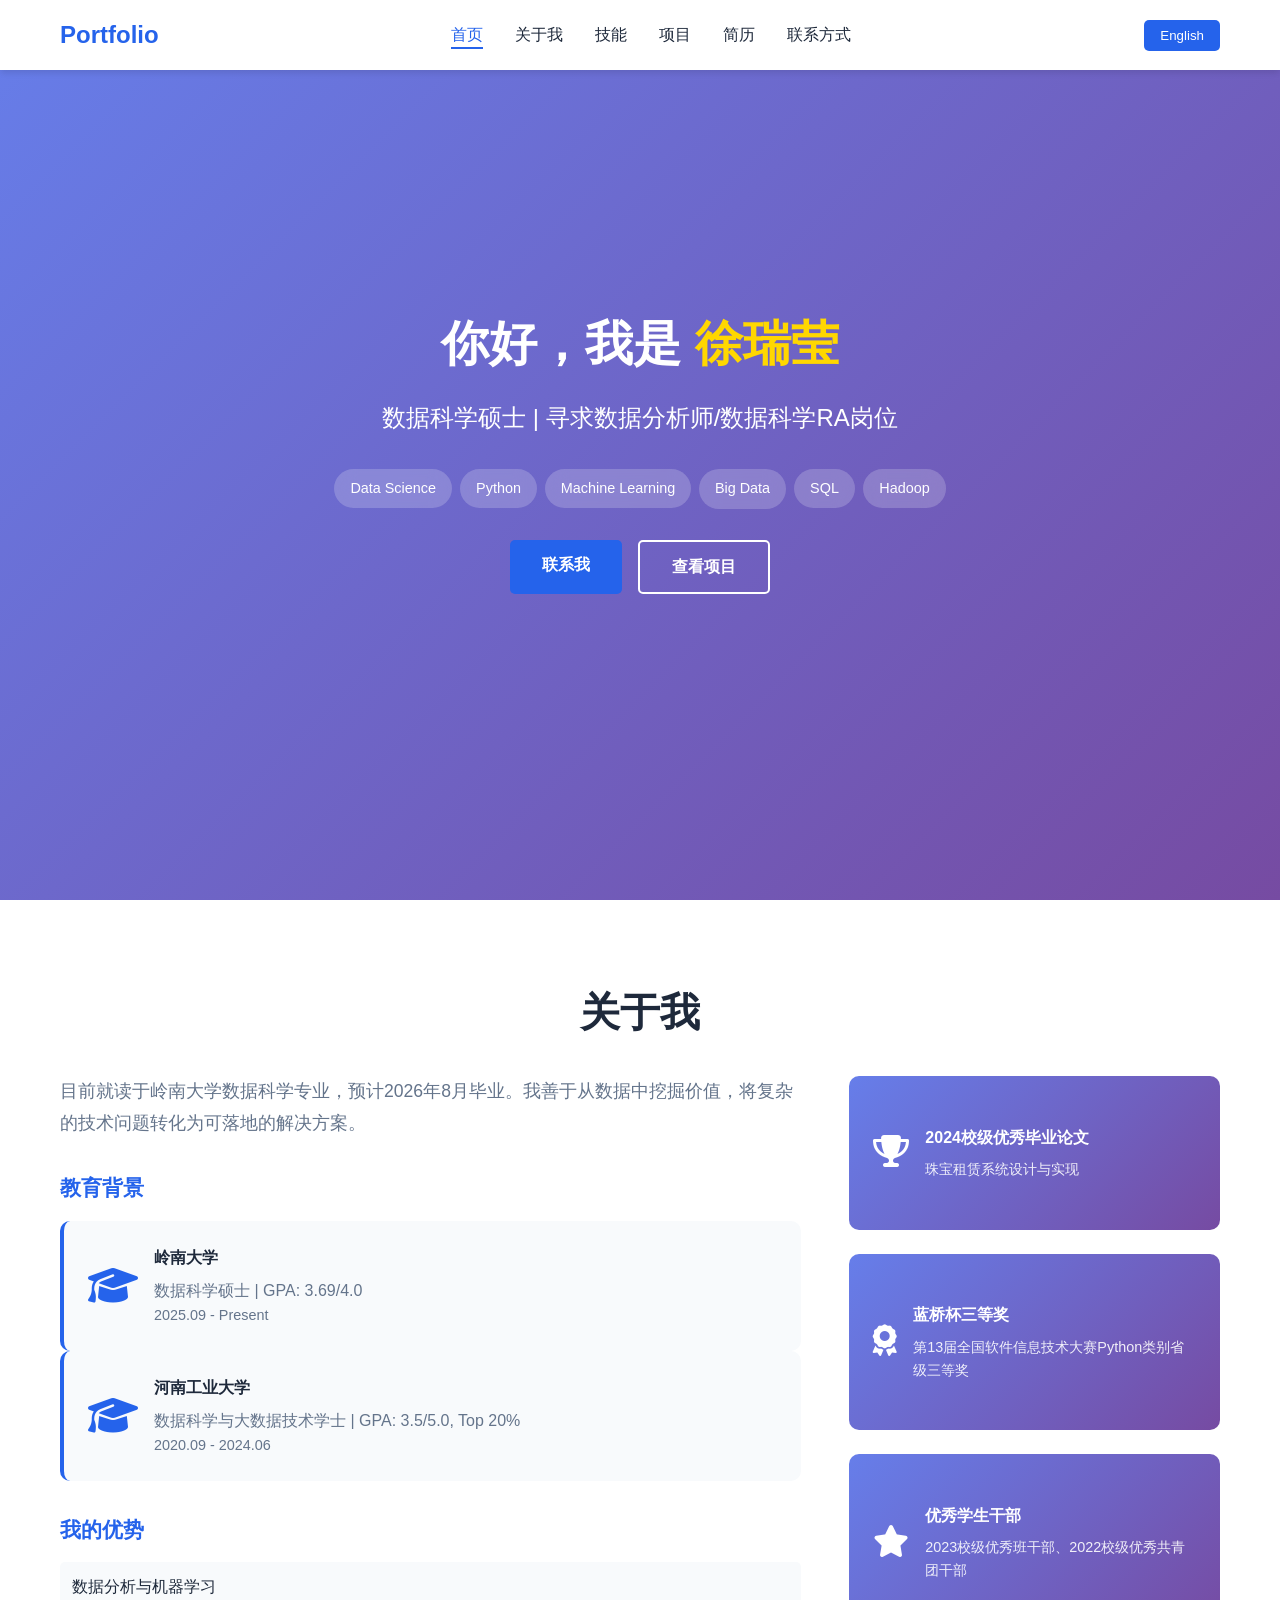
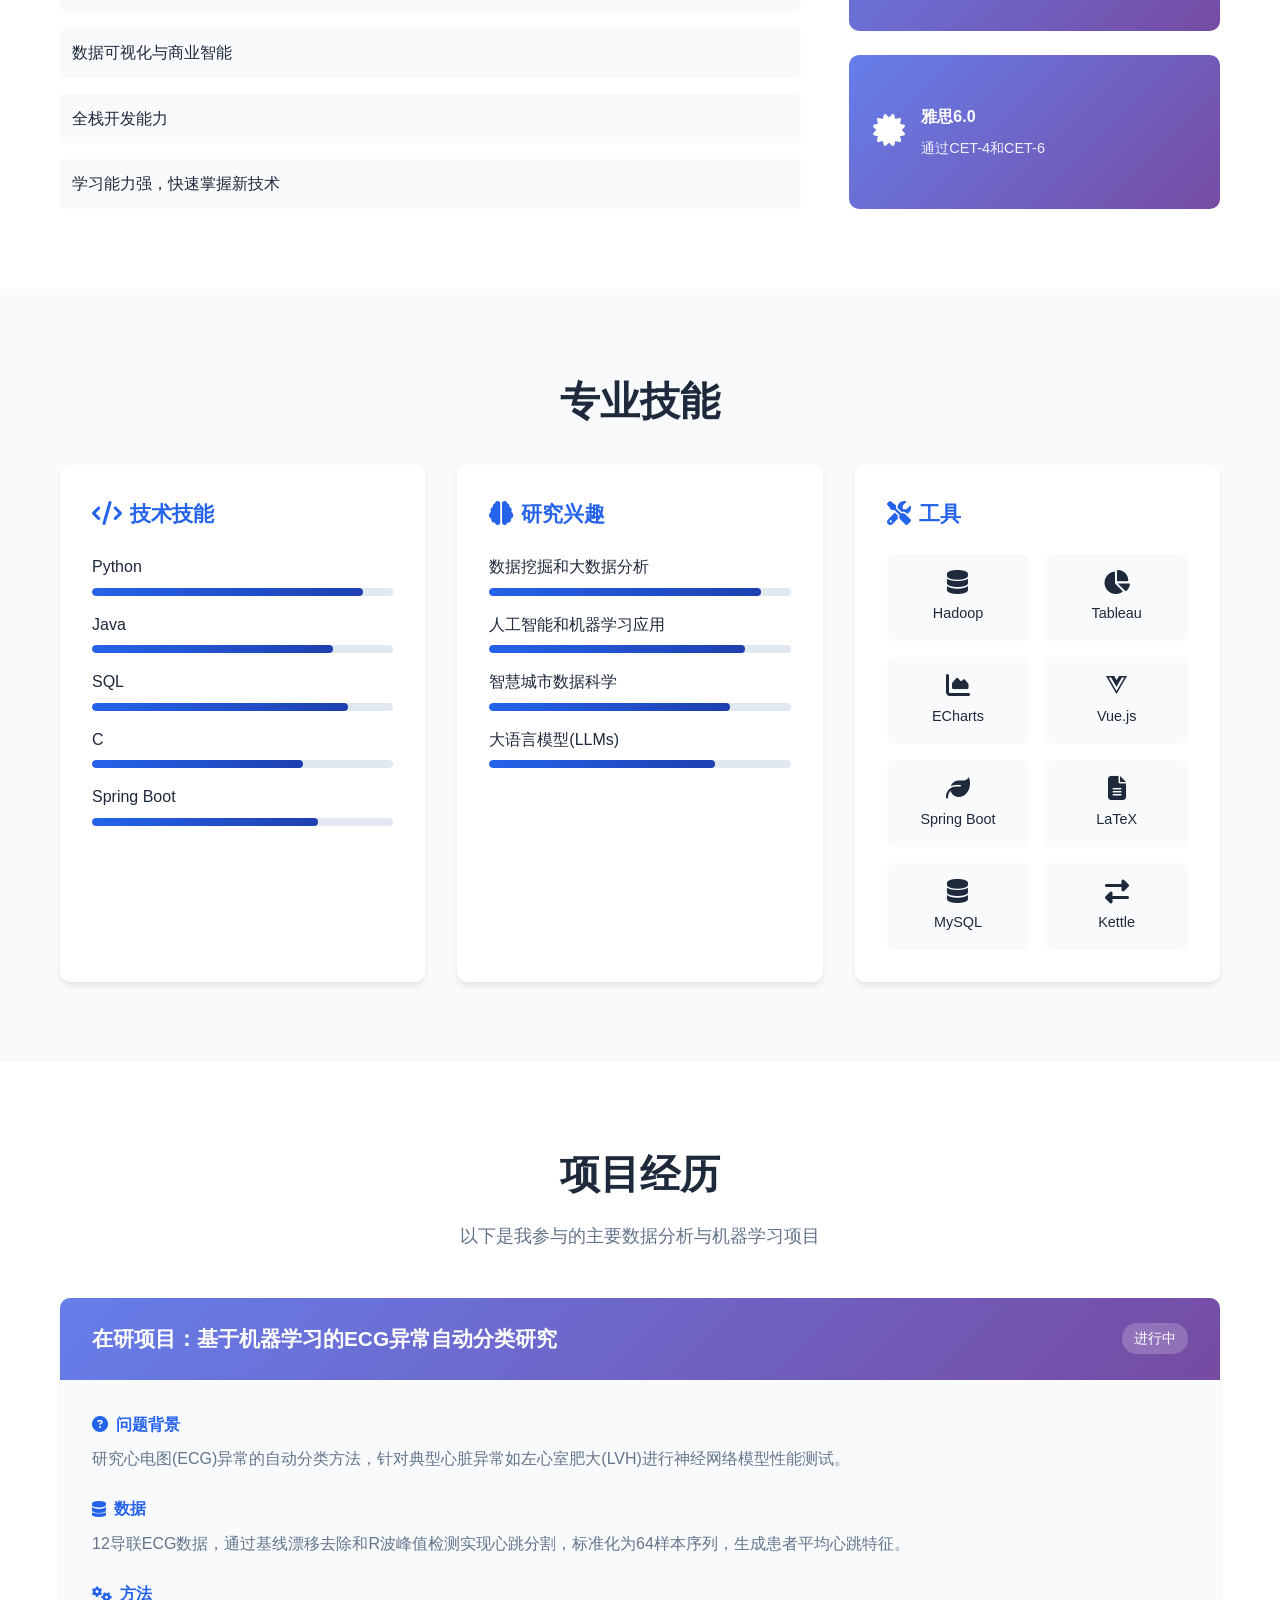
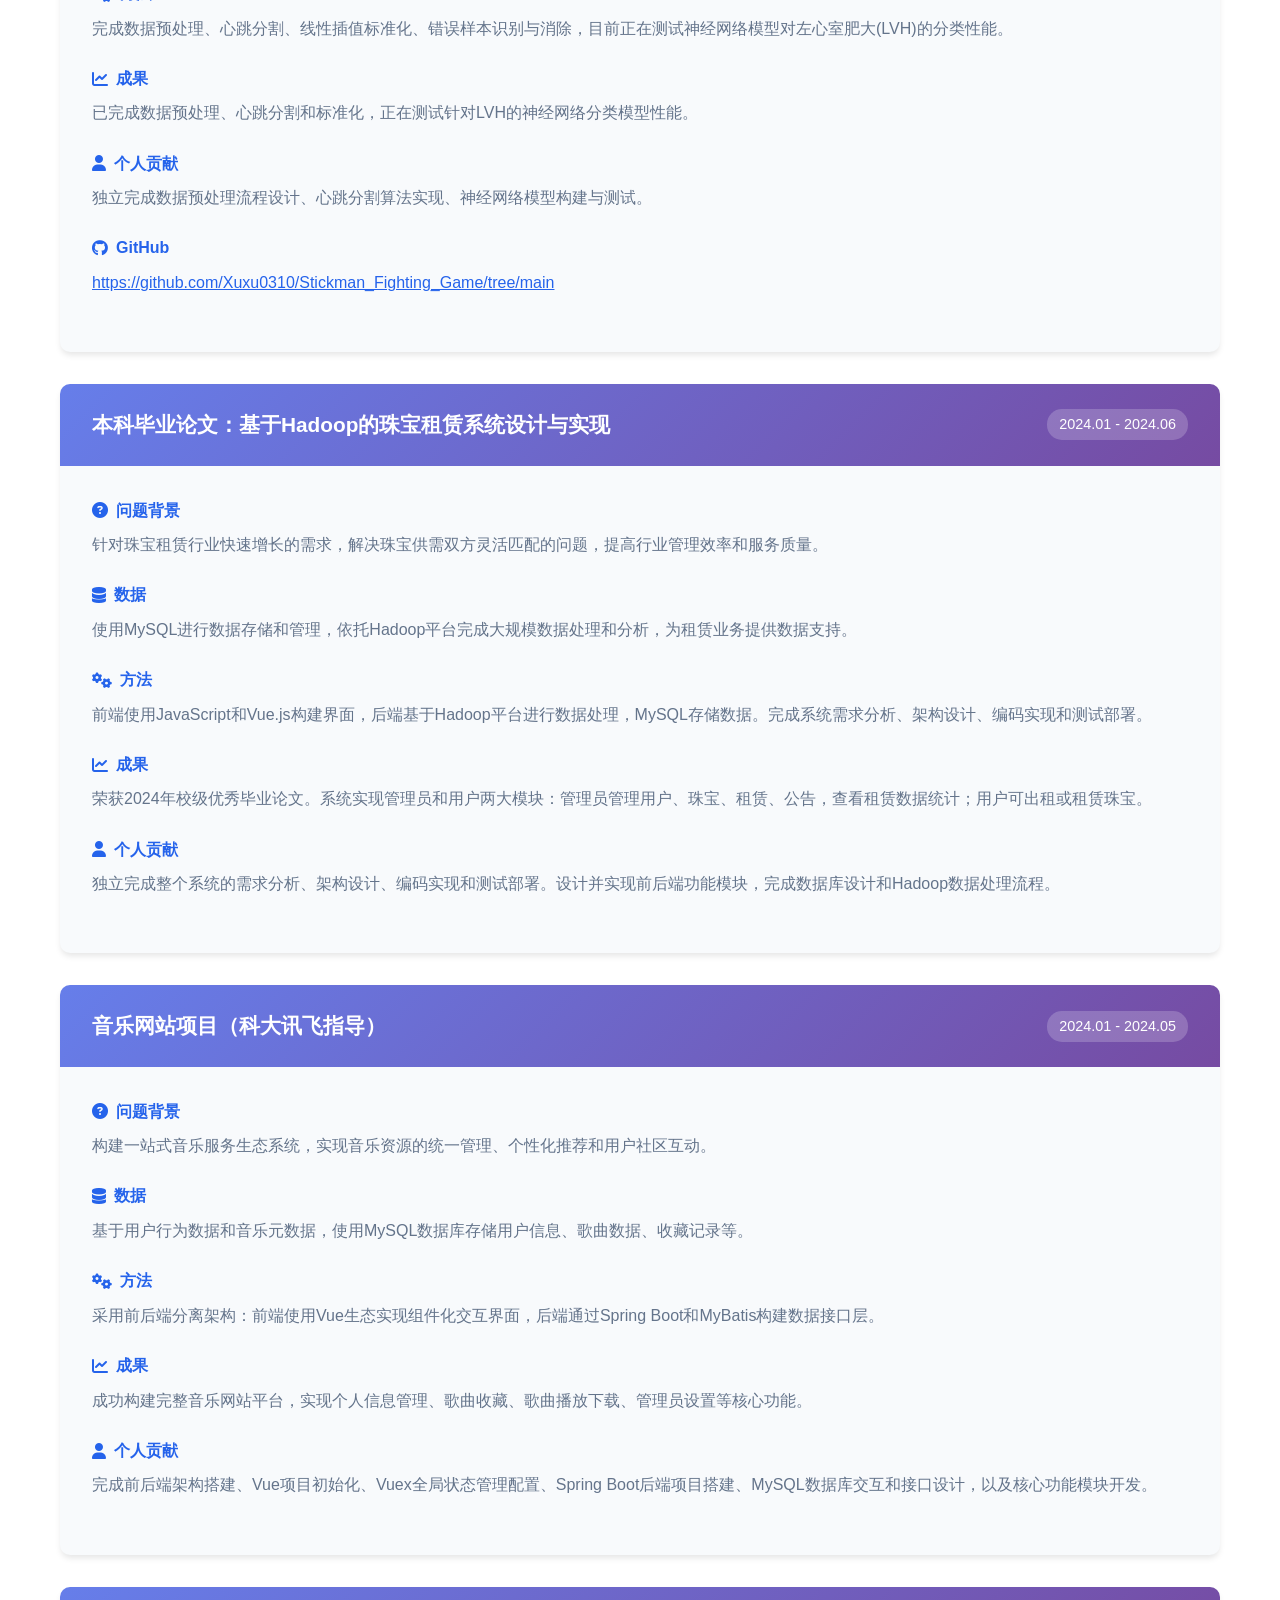
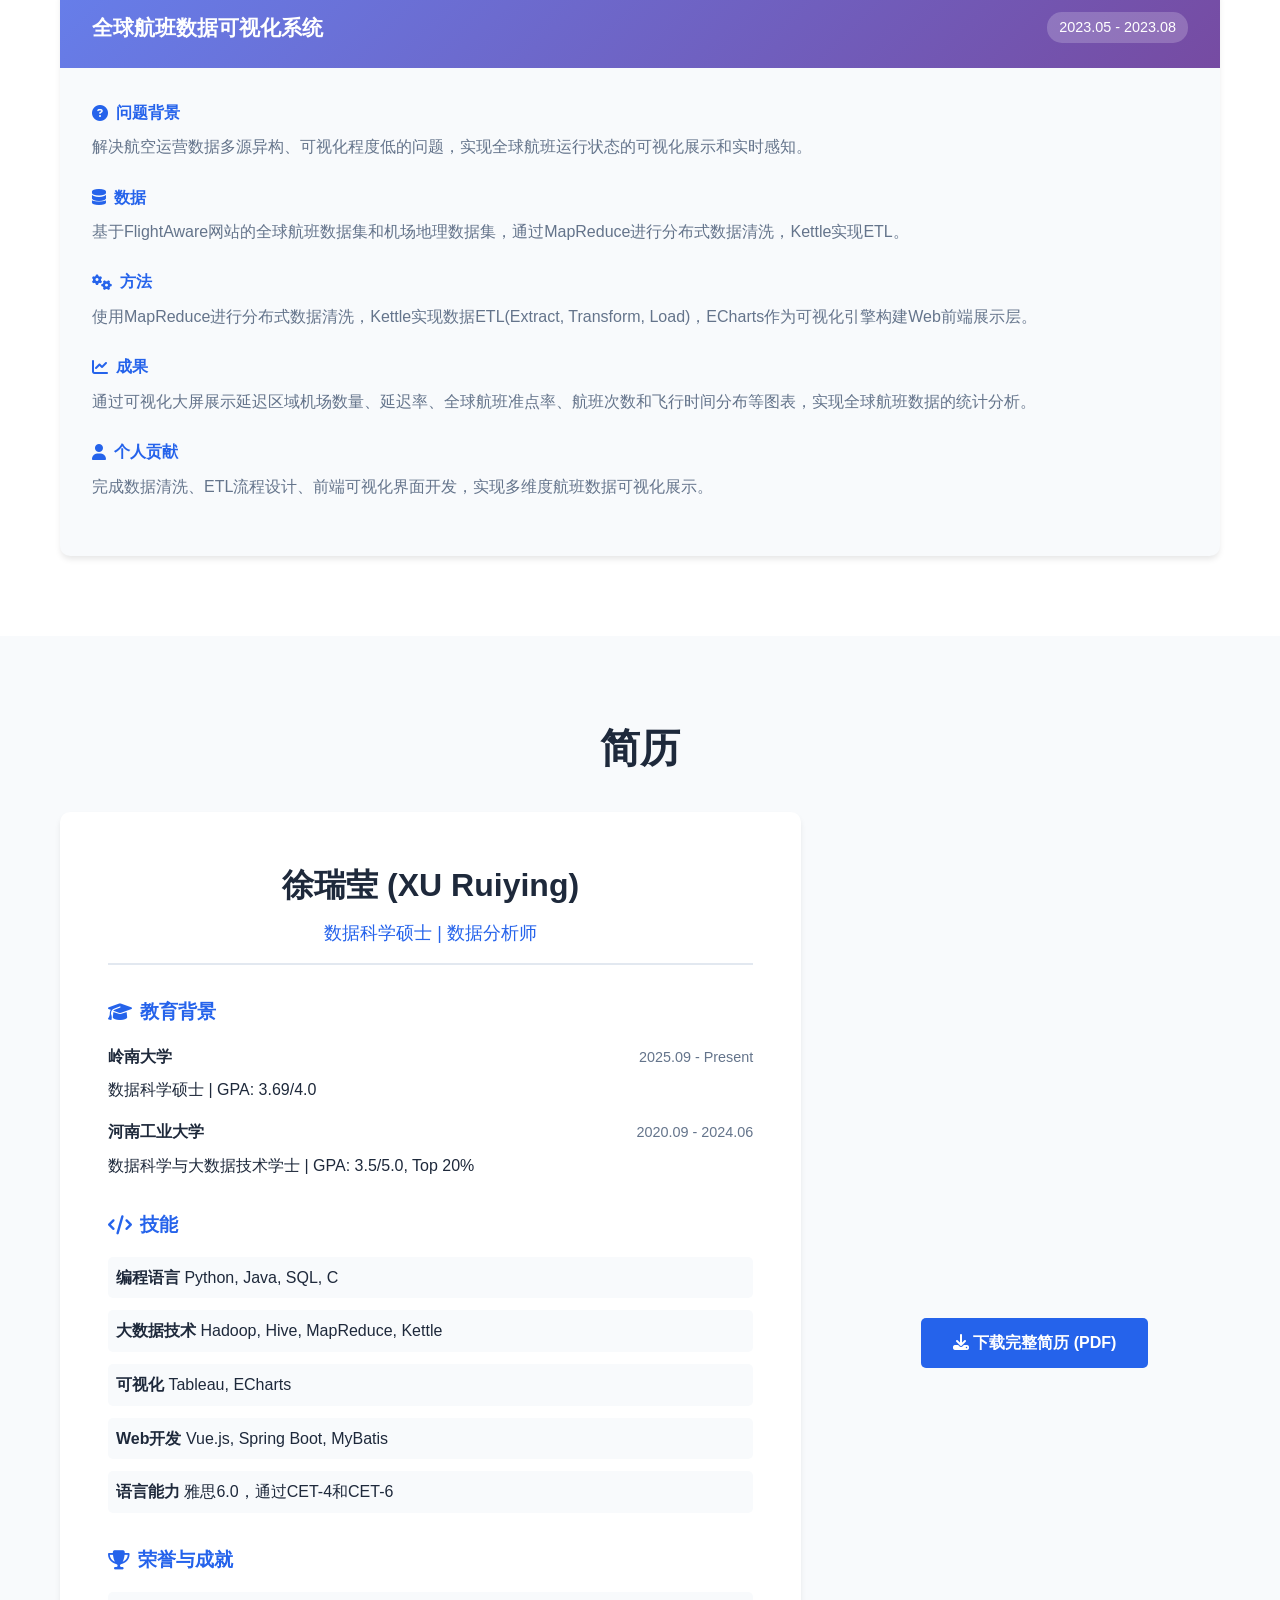
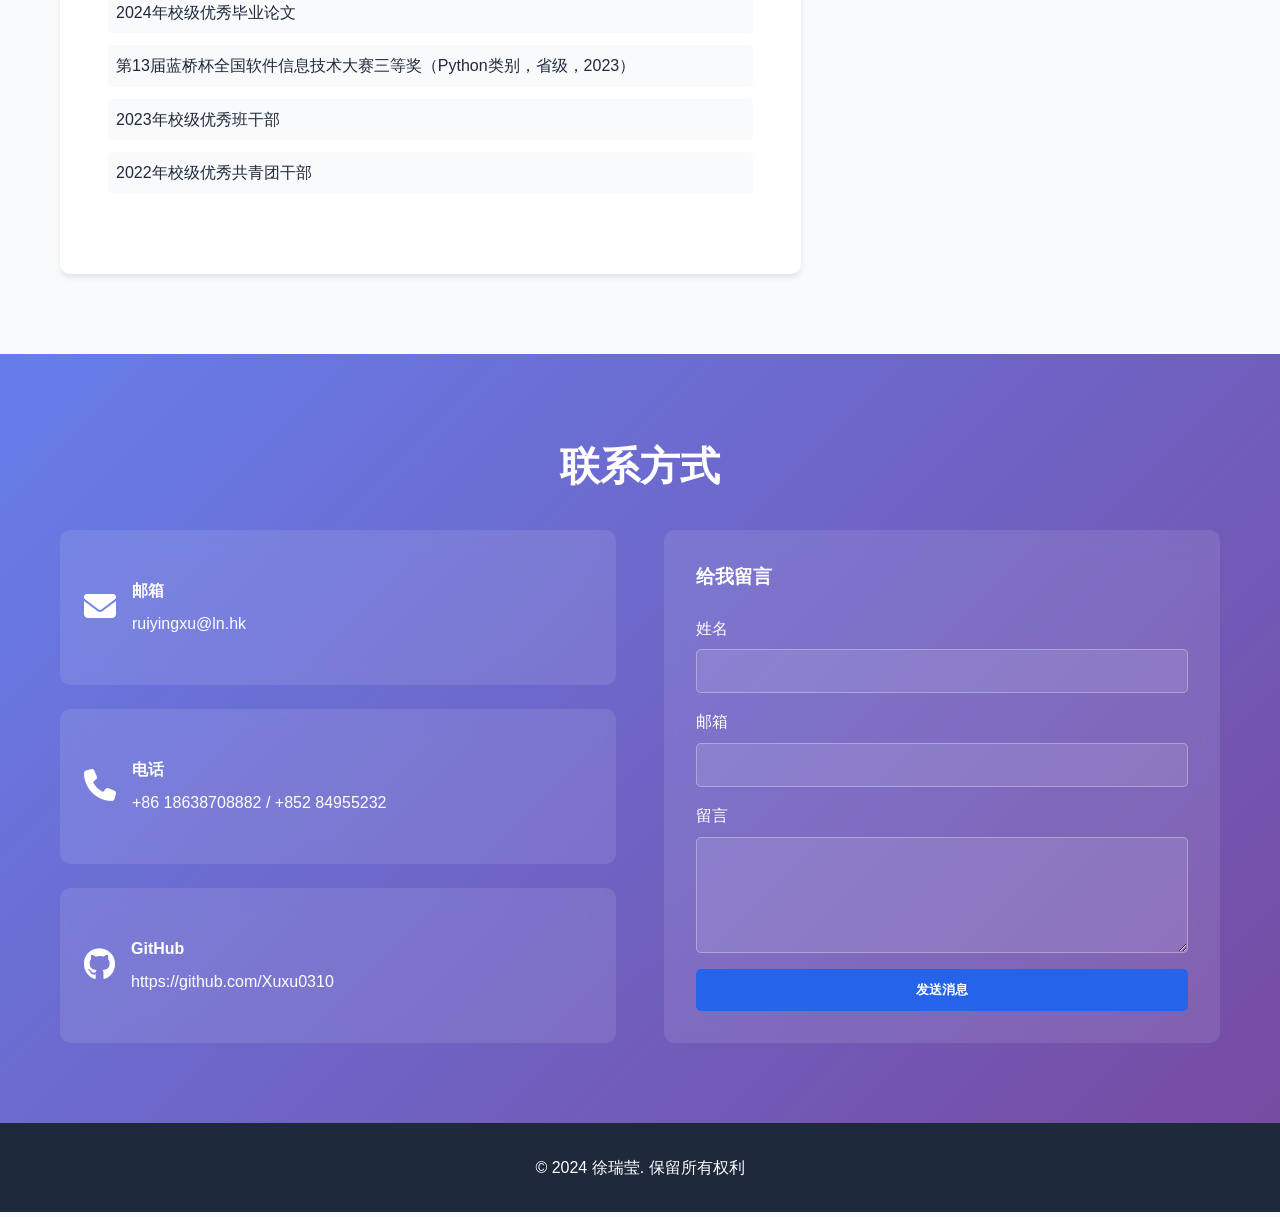
==== commit 3a8039d2: "update github link" ====
--- a/index.html
+++ b/index.html
@@ -469,7 +469,7 @@
                 </div>
 
                 <div class="resume-download">
-                    <a href="#" class="btn btn-primary" download>
+                    <a href="files/resume.pdf" class="btn btn-primary" download="简历_徐瑞莹.pdf">
                         <i class="fas fa-download"></i>
                         <span data-i18n="resume.download">下载完整简历 (PDF)</span>
                     </a>
@@ -508,7 +508,7 @@
                         </div>
                         <div class="contact-details">
                             <h4 data-i18n="contact.github">GitHub</h4>
-                            <p><a href="#" data-i18n="contact.githubUrl">[Your GitHub URL]</a></p>
+                            <p><a href="https://github.com/Xuxu0310" target="_blank">https://github.com/Xuxu0310</a></p>
                         </div>
                     </div>
                 </div>
